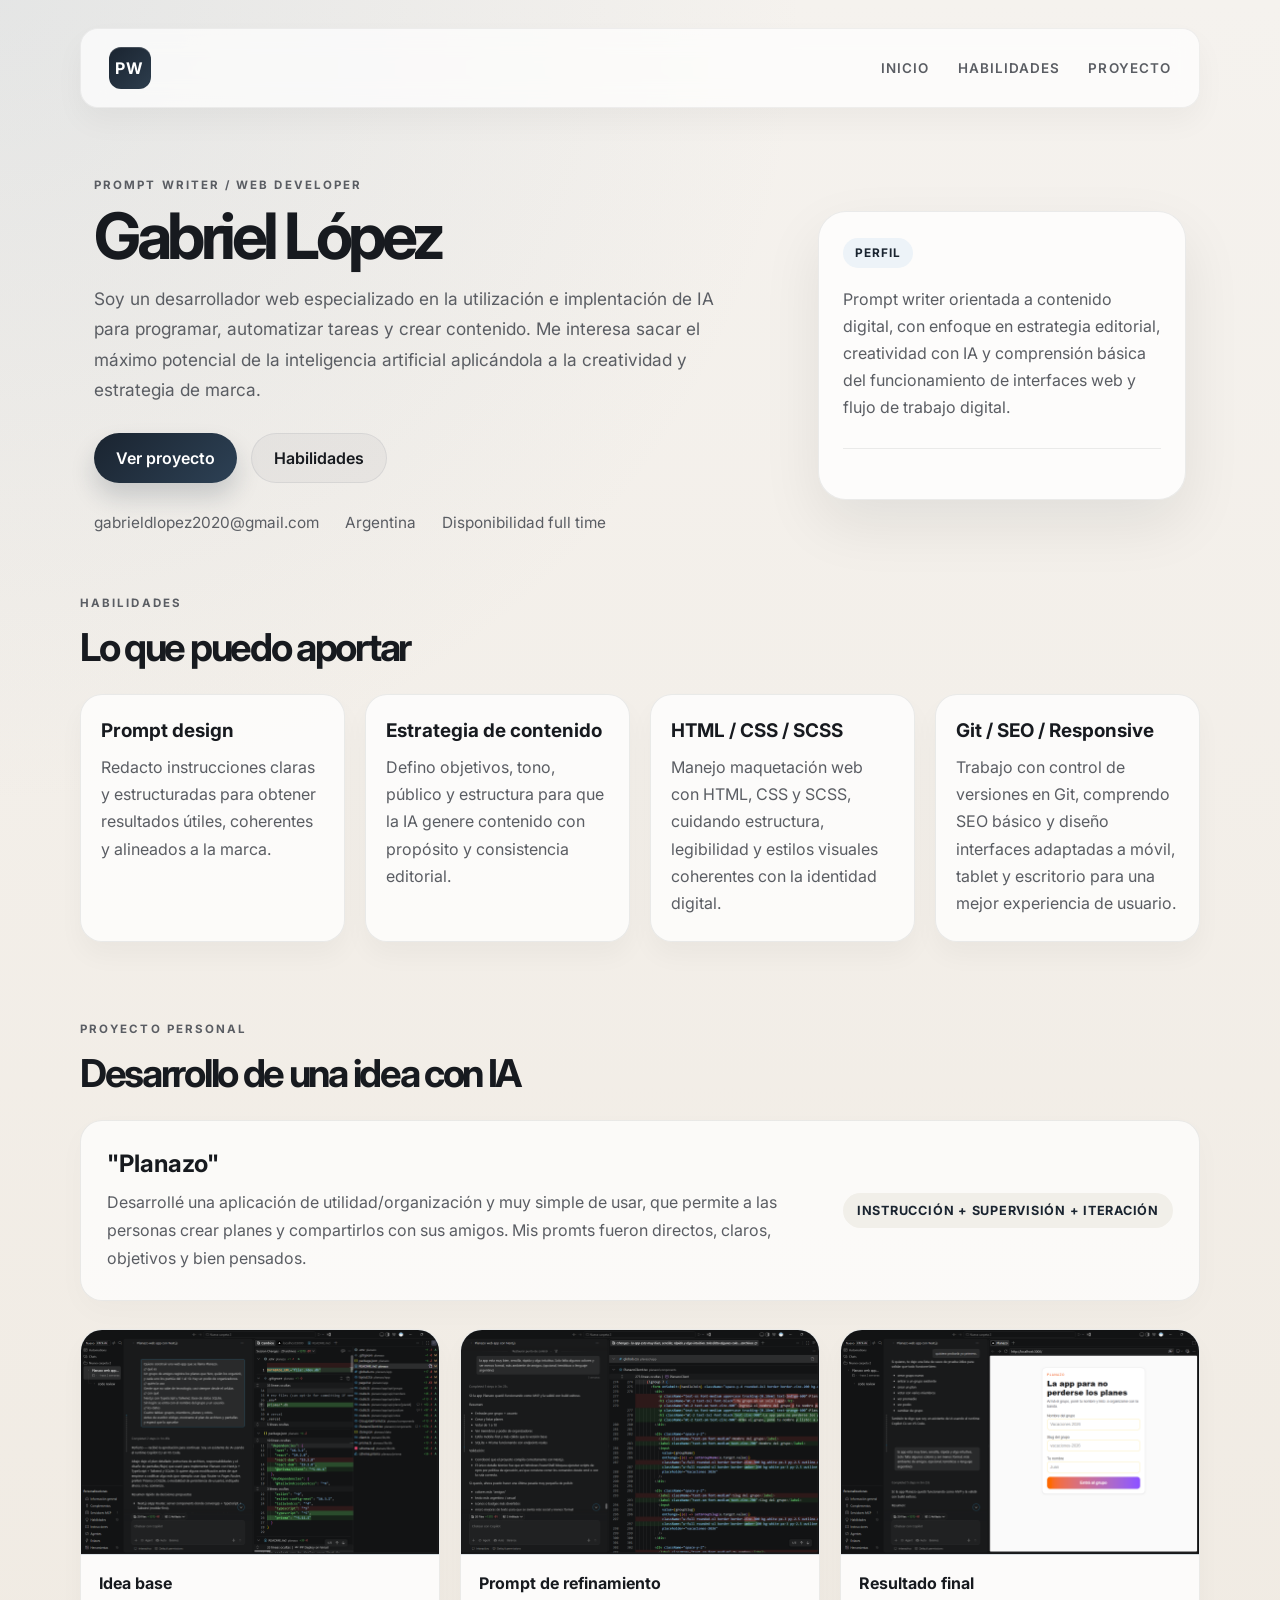
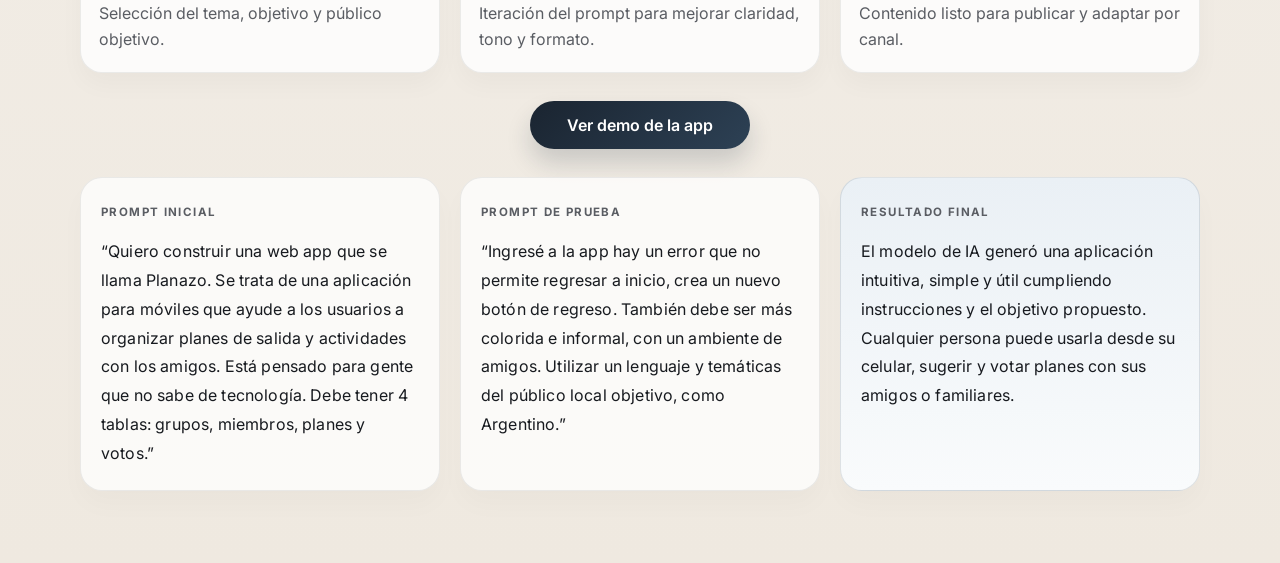
==== index.html @ 5db74fe1 "Add files via upload" ====
<!DOCTYPE html>
<html lang="es">
  <head>
    <meta charset="UTF-8" />
    <meta name="viewport" content="width=device-width, initial-scale=1.0" />
    <title>Prompt Writer | Portafolio</title>
    <meta
      name="description"
      content="Portafolio de un prompt writer especializado en IA para contenidos y generación de ideas."
    />
    <link rel="preconnect" href="https://fonts.googleapis.com" />
    <link rel="preconnect" href="https://fonts.gstatic.com" crossorigin />
    <link
      href="https://fonts.googleapis.com/css2?family=Inter:wght@400;500;600;700;800&display=swap"
      rel="stylesheet"
    />
    <link rel="stylesheet" href="styles.css" />
  </head>
  <body>
    <div class="page-shell">
      <header class="topbar">
        <div class="brand">PW</div>
        <nav class="nav" aria-label="Navegación principal">
          <a href="#inicio">Inicio</a>
          <a href="#habilidades">Habilidades</a>
          <a href="#proyecto">Proyecto</a>
        </nav>
      </header>

      <main>
        <section id="inicio" class="hero">
          <div class="hero-copy">
            <p class="eyebrow">Prompt Writer / Web Developer</p>
            <h1>Gabriel López</h1>
            <p class="intro">
              Soy un desarrollador web especializado en la utilización e implentación de IA para programar, automatizar tareas y crear contenido.
            Me interesa sacar el máximo potencial de la
              inteligencia artificial aplicándola a la creatividad y
              estrategia de marca.
            </p>
            <div class="hero-actions">
              <a class="button primary" href="#proyecto">Ver proyecto</a>
              <a class="button secondary" href="#habilidades">Habilidades</a>
            </div>
            <ul class="meta-list" aria-label="Datos de contacto">
              <li>gabrieldlopez2020@gmail.com</li>
              <li>Argentina</li>
              <li>Disponibilidad full time</li>
            </ul>
          </div>

          <aside class="profile-card" aria-label="Perfil profesional">
            <div class="profile-badge">Perfil</div>
            <p>
              Prompt writer orientada a contenido digital, con enfoque en
              estrategia editorial, creatividad con IA y comprensión básica del
              funcionamiento de interfaces web y flujo de trabajo digital.
            </p>
            <div class="mini-stats">
              
            </div>
          </aside>
        </section>

        <section id="habilidades" class="skills section-block">
          <div class="section-heading">
            <p class="eyebrow">Habilidades</p>
            <h2>Lo que puedo aportar</h2>
          </div>
          <div class="skill-grid">
            <article class="skill-card">
              <h3>Prompt design</h3>
              <p>
                Redacto instrucciones claras y estructuradas para obtener
                resultados útiles, coherentes y alineados a la marca.
              </p>
            </article>

            <article class="skill-card">
              <h3>Estrategia de contenido</h3>
              <p>
                Defino objetivos, tono, público y estructura para que la IA
                genere contenido con propósito y consistencia editorial.
              </p>
            </article>

            <article class="skill-card">
              <h3>HTML / CSS / SCSS</h3>
              <p>
                Manejo maquetación web con HTML, CSS y SCSS, cuidando estructura,
                legibilidad y estilos visuales coherentes con la identidad digital.
              </p>
            </article>

            <article class="skill-card">
              <h3>Git / SEO / Responsive</h3>
              <p>
                Trabajo con control de versiones en Git, comprendo SEO básico y
                diseño interfaces adaptadas a móvil, tablet y escritorio para una
                mejor experiencia de usuario.
              </p>
            </article>
          </div>
        </section>

        <section id="proyecto" class="project section-block">
          <div class="section-heading">
            <p class="eyebrow">Proyecto personal</p>
            <h2>Desarrollo de una idea con IA</h2>
          </div>

          <div class="project-feature">
            <div class="project-copy">
              <h3>"Planazo"</h3>
              <p>
                Desarrollé una aplicación de utilidad/organización y muy simple de usar, que permite a las personas crear planes y compartirlos con sus amigos. Mis promts fueron directos, claros, objetivos y bien pensados.
              </p>
            </div>
            <div class="project-tag">instrucción + supervisión + iteración</div>
          </div>

          <div class="image-gallery" aria-label="Evidencia del proceso de IA">
            <article class="media-card">
              <div class="media-placeholder"><img src="planazo_uno.png" alt="Idea base del prompt" /></div>
              <div class="media-copy">
                <strong>Idea base</strong>
                <span>Selección del tema, objetivo y público objetivo.</span>
              </div>
            </article>

            <article class="media-card">
              <div class="media-placeholder"><img src="planazo_tres.png" alt="Refinamiento del prompt" /></div>
              <div class="media-copy">
                <strong>Prompt de refinamiento</strong>
                <span>Iteración del prompt para mejorar claridad, tono y formato.</span>
              </div>
            </article>

            <article class="media-card">
              <div class="media-placeholder"><img src="planazo_cuatro.png" alt="Resultado final del prompt" /></div>
              <div class="media-copy">
                <strong>Resultado final</strong>
                <span>Contenido listo para publicar y adaptar por canal.</span>
              </div>
            </article>
          </div>

          <div class="app-link-block">
            <a
              class="button primary app-button"
              href="planazo-demo.html"
              target="_blank"
              rel="noreferrer"
            >
              Ver demo de la app
            </a>
          </div>

          <div class="prompt-flow">
            <article class="prompt-card">
              <span class="label">Prompt inicial</span>
              <p>
                “Quiero construir una web app que se llama Planazo. Se trata de una aplicación para móviles que ayude a los usuarios a organizar planes de salida y actividades con los amigos. Está pensado para gente que no sabe de tecnología. Debe tener 4 tablas: grupos, miembros, planes y votos.”
              </p>
            </article>

            <article class="prompt-card">
              <span class="label">Prompt de prueba</span>
              <p>
                “Ingresé a la app hay un error que no permite regresar a inicio, crea un nuevo botón de regreso. También debe ser más colorida e informal, con un ambiente de amigos. Utilizar un lenguaje y temáticas del público local objetivo, como Argentino.”
              </p>
            </article>

            <article class="prompt-card result">
              <span class="label">Resultado final</span>
              <p>
                El modelo de IA generó una aplicación intuitiva, simple y útil cumpliendo instrucciones y el objetivo propuesto. Cualquier persona puede usarla desde su celular, sugerir y votar planes con sus amigos o familiares.
              </p>
            </article>
          </div>
        </section>
      </main>
    </div>
  </body>
</html>
---- styles.css ----
:root {
  --bg: #f5f2ee;
  --bg-strong: #efe9e0;
  --surface: rgba(255, 255, 255, 0.8);
  --surface-alt: #f1efe9;
  --text: #171a1f;
  --muted: #5a5d63;
  --line: rgba(24, 28, 32, 0.08);
  --primary: #1a2430;
  --primary-soft: #edf3f8;
  --accent: #8aa3b1;
  --shadow: 0 24px 60px rgba(19, 24, 31, 0.08);
}

* {
  box-sizing: border-box;
}

html {
  scroll-behavior: smooth;
}

body {
  margin: 0;
  font-family: "Inter", sans-serif;
  background:
    radial-gradient(circle at top left, rgba(154, 173, 189, 0.18), transparent 32%),
    linear-gradient(180deg, var(--bg) 0%, var(--bg-strong) 100%);
  color: var(--text);
}

img {
  max-width: 100%;
  display: block;
}

a {
  color: inherit;
  text-decoration: none;
}

.page-shell {
  width: min(1120px, calc(100% - 32px));
  margin: 28px auto 72px;
}

.topbar {
  display: flex;
  align-items: center;
  justify-content: space-between;
  background: rgba(255, 255, 255, 0.7);
  backdrop-filter: blur(12px);
  border: 1px solid rgba(23, 26, 31, 0.06);
  border-radius: 18px;
  padding: 18px 28px;
  box-shadow: 0 14px 30px rgba(23, 26, 31, 0.04);
}

.brand {
  display: grid;
  place-items: center;
  width: 42px;
  height: 42px;
  border-radius: 12px;
  background: linear-gradient(135deg, var(--primary) 0%, #2d3d4d 100%);
  color: #fff;
  font-weight: 700;
  letter-spacing: 0.08em;
  box-shadow: inset 0 1px 0 rgba(255, 255, 255, 0.18);
}

.nav {
  display: flex;
  gap: 28px;
  color: var(--muted);
  font-size: 0.84rem;
  font-weight: 600;
  letter-spacing: 0.08em;
  text-transform: uppercase;
}

.nav a {
  position: relative;
}

.nav a::after {
  content: "";
  position: absolute;
  left: 0;
  bottom: -8px;
  width: 100%;
  height: 2px;
  background: var(--primary);
  transform: scaleX(0);
  transform-origin: center;
  transition: transform 0.25s ease;
}

.nav a:hover::after,
.nav a:focus-visible::after {
  transform: scaleX(1);
}

.hero {
  display: grid;
  grid-template-columns: 1.5fr 0.8fr;
  gap: 34px;
  align-items: center;
  padding: 70px 14px 20px;
}

.eyebrow {
  margin: 0 0 14px;
  text-transform: uppercase;
  letter-spacing: 0.18em;
  font-size: 0.72rem;
  font-weight: 700;
  color: var(--muted);
}

.hero-copy h1 {
  margin: 0;
  font-size: clamp(2.9rem, 5vw, 5.2rem);
  line-height: 0.94;
  letter-spacing: -0.07em;
}

.intro {
  max-width: 620px;
  margin-top: 18px;
  color: var(--muted);
  font-size: 1.08rem;
  line-height: 1.75;
}

.hero-actions {
  display: flex;
  flex-wrap: wrap;
  gap: 14px;
  margin-top: 28px;
}

.button {
  display: inline-flex;
  justify-content: center;
  align-items: center;
  border-radius: 999px;
  padding: 14px 22px;
  font-weight: 600;
  transition: transform 0.2s ease, box-shadow 0.2s ease;
}

.button:hover,
.button:focus-visible {
  transform: translateY(-1px);
}

.button.primary {
  background: linear-gradient(135deg, var(--primary) 0%, #2d4155 100%);
  color: white;
  box-shadow: 0 14px 25px rgba(29, 45, 61, 0.18);
}

.button.secondary {
  background: rgba(29, 45, 61, 0.04);
  border: 1px solid rgba(29, 45, 61, 0.08);
}

.meta-list {
  display: flex;
  flex-wrap: wrap;
  gap: 14px 26px;
  list-style: none;
  padding: 0;
  margin: 30px 0 0;
  color: var(--muted);
  font-size: 0.96rem;
}

.profile-card {
  background: rgba(255, 255, 255, 0.78);
  border: 1px solid var(--line);
  border-radius: 28px;
  padding: 26px 24px;
  box-shadow: var(--shadow);
}

.profile-badge {
  display: inline-block;
  padding: 8px 12px;
  border-radius: 999px;
  background: var(--primary-soft);
  color: var(--primary);
  font-size: 0.74rem;
  font-weight: 700;
  letter-spacing: 0.08em;
  text-transform: uppercase;
}

.profile-card p {
  margin: 18px 0 0;
  line-height: 1.7;
  color: var(--muted);
}

.mini-stats {
  display: grid;
  grid-template-columns: repeat(3, minmax(0, 1fr));
  gap: 18px;
  margin-top: 26px;
  padding-top: 24px;
  border-top: 1px solid rgba(23, 26, 31, 0.08);
}

.mini-stats strong {
  display: block;
  font-size: 1.7rem;
  letter-spacing: -0.06em;
}

.mini-stats span {
  color: var(--muted);
  font-size: 0.85rem;
}

.section-block {
  padding-top: 44px;
}

.section-heading {
  margin-bottom: 24px;
}

.section-heading h2 {
  margin: 0;
  font-size: clamp(2rem, 3vw, 2.8rem);
  letter-spacing: -0.06em;
}

.skill-grid {
  display: grid;
  grid-template-columns: repeat(4, minmax(0, 1fr));
  gap: 20px;
}

.skill-card {
  background: rgba(255, 255, 255, 0.75);
  border: 1px solid var(--line);
  border-radius: 22px;
  padding: 24px 20px;
  box-shadow: 0 14px 26px rgba(23, 26, 31, 0.035);
  transition: transform 0.2s ease, box-shadow 0.2s ease;
}

.skill-card:hover {
  transform: translateY(-4px);
  box-shadow: 0 18px 28px rgba(23, 26, 31, 0.06);
}

.skill-card h3 {
  margin: 0 0 12px;
  font-size: 1.18rem;
}

.skill-card p {
  margin: 0;
  color: var(--muted);
  line-height: 1.7;
}

.project {
  margin-top: 36px;
}

.project-feature {
  display: flex;
  align-items: center;
  justify-content: space-between;
  gap: 22px;
  background: rgba(255, 255, 255, 0.7);
  border: 1px solid var(--line);
  border-radius: 22px;
  padding: 28px 26px;
  box-shadow: 0 10px 30px rgba(23, 26, 31, 0.025);
}

.project-copy h3 {
  margin: 0 0 10px;
  font-size: 1.5rem;
}

.project-copy p {
  margin: 0;
  max-width: 750px;
  color: var(--muted);
  line-height: 1.75;
}

.project-tag {
  display: inline-flex;
  align-items: center;
  white-space: nowrap;
  padding: 10px 14px;
  border-radius: 999px;
  background: var(--surface-alt);
  color: var(--primary);
  font-size: 0.79rem;
  font-weight: 700;
  letter-spacing: 0.06em;
  text-transform: uppercase;
}

.image-gallery {
  display: grid;
  grid-template-columns: repeat(3, minmax(0, 1fr));
  gap: 20px;
  margin-top: 28px;
}

.media-card {
  background: var(--surface);
  border: 1px solid var(--line);
  border-radius: 22px;
  overflow: hidden;
  box-shadow: 0 12px 24px rgba(23, 26, 31, 0.03);
}

.media-placeholder {
  display: grid;
  place-items: center;
  min-height: 220px;
  font-weight: 700;
  letter-spacing: 0.08em;
  text-transform: uppercase;
  color: rgba(23, 26, 31, 0.72);
  background: linear-gradient(135deg, #edf2f6 0%, #dfe8ee 100%);
  border-bottom: 1px solid var(--line);
}

.media-copy {
  display: flex;
  flex-direction: column;
  gap: 8px;
  padding: 18px 18px 20px;
}

.media-copy strong {
  font-size: 1rem;
}

.media-copy span {
  color: var(--muted);
  line-height: 1.6;
}

.app-link-block {
  display: flex;
  justify-content: center;
  margin-top: 28px;
}

.app-button {
  min-width: 220px;
}

.prompt-flow {
  display: grid;
  grid-template-columns: repeat(3, minmax(0, 1fr));
  gap: 20px;
  margin-top: 28px;
}

.prompt-card {
  background: rgba(255, 255, 255, 0.75);
  border: 1px solid var(--line);
  border-radius: 22px;
  padding: 22px 20px;
  min-height: 220px;
  box-shadow: 0 14px 26px rgba(23, 26, 31, 0.025);
}

.prompt-card .label {
  display: inline-block;
  margin-bottom: 18px;
  font-size: 0.72rem;
  font-weight: 700;
  letter-spacing: 0.12em;
  text-transform: uppercase;
  color: var(--muted);
}

.prompt-card p {
  margin: 0;
  color: var(--text);
  line-height: 1.8;
  letter-spacing: 0.01em;
}

.prompt-card.result {
  background: linear-gradient(180deg, #eaf0f5 0%, #f9fbfc 100%);
  border-color: rgba(29, 45, 61, 0.12);
}

@media (max-width: 920px) {
  .hero,
  .skill-grid,
  .prompt-flow,
  .image-gallery {
    grid-template-columns: 1fr 1fr;
  }

  .hero {
    grid-template-columns: 1fr;
  }

  .project-feature {
    flex-direction: column;
    align-items: flex-start;
  }
}

@media (max-width: 640px) {
  .page-shell {
    width: min(100% - 20px, 1120px);
    margin-top: 18px;
  }

  .topbar {
    padding: 14px 18px;
  }

  .nav {
    gap: 12px;
    font-size: 0.8rem;
  }

  .hero {
    padding-top: 44px;
  }

  .skill-grid,
  .prompt-flow,
  .image-gallery {
    grid-template-columns: 1fr;
  }

  .meta-list {
    flex-direction: column;
    gap: 8px;
  }
}
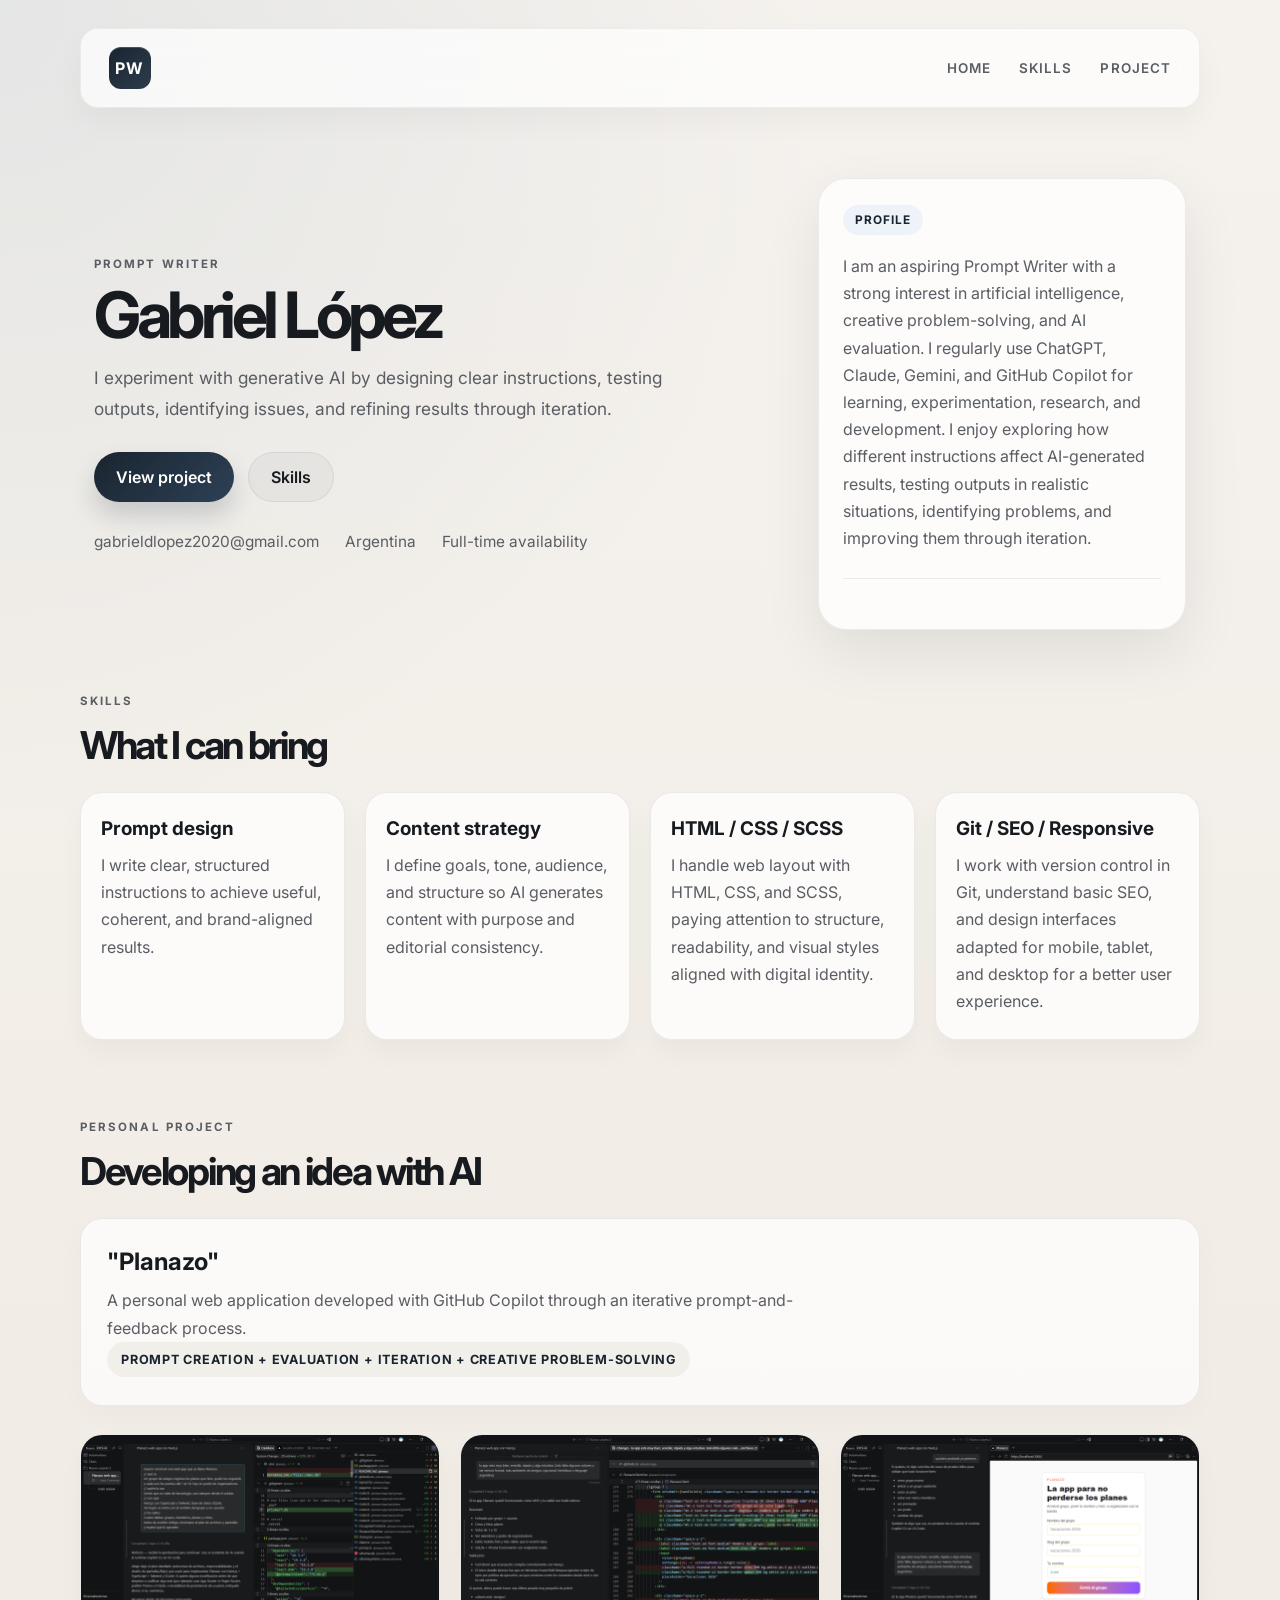
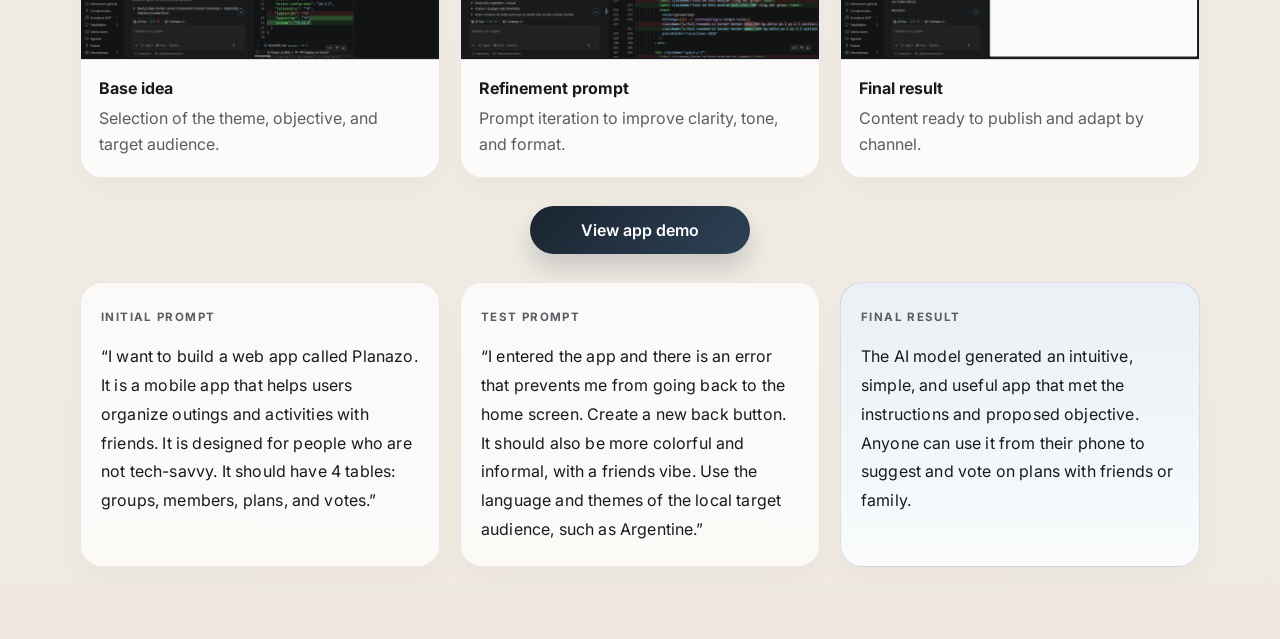
==== commit 99fff3ec: "Translate portfolio copy to English" ====
--- a/index.html
+++ b/index.html
@@ -1,12 +1,12 @@
 <!DOCTYPE html>
-<html lang="es">
+<html lang="en">
   <head>
     <meta charset="UTF-8" />
     <meta name="viewport" content="width=device-width, initial-scale=1.0" />
-    <title>Prompt Writer | Portafolio</title>
+    <title>Prompt Writer | Portfolio</title>
     <meta
       name="description"
-      content="Portafolio de un prompt writer especializado en IA para contenidos y generación de ideas."
+      content="Portfolio of a prompt writer specializing in AI for content and idea generation."
     />
     <link rel="preconnect" href="https://fonts.googleapis.com" />
     <link rel="preconnect" href="https://fonts.gstatic.com" crossorigin />
@@ -20,84 +20,81 @@
     <div class="page-shell">
       <header class="topbar">
         <div class="brand">PW</div>
-        <nav class="nav" aria-label="Navegación principal">
-          <a href="#inicio">Inicio</a>
-          <a href="#habilidades">Habilidades</a>
-          <a href="#proyecto">Proyecto</a>
+        <nav class="nav" aria-label="Main navigation">
+          <a href="#inicio">Home</a>
+          <a href="#habilidades">Skills</a>
+          <a href="#proyecto">Project</a>
         </nav>
       </header>
 
       <main>
         <section id="inicio" class="hero">
           <div class="hero-copy">
-            <p class="eyebrow">Prompt Writer / Web Developer</p>
+            <p class="eyebrow">Prompt Writer</p>
             <h1>Gabriel López</h1>
             <p class="intro">
-              Soy un desarrollador web especializado en la utilización e implentación de IA para programar, automatizar tareas y crear contenido.
-            Me interesa sacar el máximo potencial de la
-              inteligencia artificial aplicándola a la creatividad y
-              estrategia de marca.
+              I experiment with generative AI by designing clear instructions, testing outputs, identifying issues, and refining results through iteration.
             </p>
             <div class="hero-actions">
-              <a class="button primary" href="#proyecto">Ver proyecto</a>
-              <a class="button secondary" href="#habilidades">Habilidades</a>
+              <a class="button primary" href="#proyecto">View project</a>
+              <a class="button secondary" href="#habilidades">Skills</a>
             </div>
-            <ul class="meta-list" aria-label="Datos de contacto">
+            <ul class="meta-list" aria-label="Contact information">
               <li>gabrieldlopez2020@gmail.com</li>
               <li>Argentina</li>
-              <li>Disponibilidad full time</li>
+              <li>Full-time availability</li>
             </ul>
           </div>
 
-          <aside class="profile-card" aria-label="Perfil profesional">
-            <div class="profile-badge">Perfil</div>
+          <aside class="profile-card" aria-label="Professional profile">
+            <div class="profile-badge">Profile</div>
             <p>
-              Prompt writer orientada a contenido digital, con enfoque en
-              estrategia editorial, creatividad con IA y comprensión básica del
-              funcionamiento de interfaces web y flujo de trabajo digital.
+              I am an aspiring Prompt Writer with a strong interest in artificial intelligence, creative problem-solving, and AI evaluation.
+
+I regularly use ChatGPT, Claude, Gemini, and GitHub Copilot for learning, experimentation, research, and development.
+
+I enjoy exploring how different instructions affect AI-generated results, testing outputs in realistic situations, identifying problems, and improving them through iteration.
             </p>
-            <div class="mini-stats">
-              
-            </div>
+            <div class="mini-stats"></div>
           </aside>
         </section>
 
         <section id="habilidades" class="skills section-block">
           <div class="section-heading">
-            <p class="eyebrow">Habilidades</p>
-            <h2>Lo que puedo aportar</h2>
+            <p class="eyebrow">Skills</p>
+            <h2>What I can bring</h2>
           </div>
           <div class="skill-grid">
             <article class="skill-card">
               <h3>Prompt design</h3>
               <p>
-                Redacto instrucciones claras y estructuradas para obtener
-                resultados útiles, coherentes y alineados a la marca.
+                I write clear, structured instructions to achieve useful, coherent,
+                and brand-aligned results.
               </p>
             </article>
 
             <article class="skill-card">
-              <h3>Estrategia de contenido</h3>
+              <h3>Content strategy</h3>
               <p>
-                Defino objetivos, tono, público y estructura para que la IA
-                genere contenido con propósito y consistencia editorial.
+                I define goals, tone, audience, and structure so AI generates content
+                with purpose and editorial consistency.
               </p>
             </article>
 
             <article class="skill-card">
               <h3>HTML / CSS / SCSS</h3>
               <p>
-                Manejo maquetación web con HTML, CSS y SCSS, cuidando estructura,
-                legibilidad y estilos visuales coherentes con la identidad digital.
+                I handle web layout with HTML, CSS, and SCSS, paying attention to
+                structure, readability, and visual styles aligned with digital identity.
               </p>
             </article>
 
             <article class="skill-card">
               <h3>Git / SEO / Responsive</h3>
               <p>
-                Trabajo con control de versiones en Git, comprendo SEO básico y
-                diseño interfaces adaptadas a móvil, tablet y escritorio para una
-                mejor experiencia de usuario.
+                I work with version control in Git, understand basic SEO, and design
+                interfaces adapted for mobile, tablet, and desktop for a better user
+                experience.
               </p>
             </article>
           </div>
@@ -105,42 +102,42 @@
 
         <section id="proyecto" class="project section-block">
           <div class="section-heading">
-            <p class="eyebrow">Proyecto personal</p>
-            <h2>Desarrollo de una idea con IA</h2>
+            <p class="eyebrow">Personal project</p>
+            <h2>Developing an idea with AI</h2>
           </div>
 
           <div class="project-feature">
             <div class="project-copy">
               <h3>"Planazo"</h3>
               <p>
-                Desarrollé una aplicación de utilidad/organización y muy simple de usar, que permite a las personas crear planes y compartirlos con sus amigos. Mis promts fueron directos, claros, objetivos y bien pensados.
+                A personal web application developed with GitHub Copilot through an iterative prompt-and-feedback process.
               </p>
+              <div class="project-tag">prompt creation + evaluation + iteration + creative problem-solving</div>
             </div>
-            <div class="project-tag">instrucción + supervisión + iteración</div>
           </div>
 
-          <div class="image-gallery" aria-label="Evidencia del proceso de IA">
+          <div class="image-gallery" aria-label="Evidence of the AI process">
             <article class="media-card">
-              <div class="media-placeholder"><img src="planazo_uno.png" alt="Idea base del prompt" /></div>
+              <div class="media-placeholder"><img src="planazo_uno.png" alt="Base prompt idea" /></div>
               <div class="media-copy">
-                <strong>Idea base</strong>
-                <span>Selección del tema, objetivo y público objetivo.</span>
+                <strong>Base idea</strong>
+                <span>Selection of the theme, objective, and target audience.</span>
               </div>
             </article>
 
             <article class="media-card">
-              <div class="media-placeholder"><img src="planazo_tres.png" alt="Refinamiento del prompt" /></div>
+              <div class="media-placeholder"><img src="planazo_tres.png" alt="Prompt refinement" /></div>
               <div class="media-copy">
-                <strong>Prompt de refinamiento</strong>
-                <span>Iteración del prompt para mejorar claridad, tono y formato.</span>
+                <strong>Refinement prompt</strong>
+                <span>Prompt iteration to improve clarity, tone, and format.</span>
               </div>
             </article>
 
             <article class="media-card">
-              <div class="media-placeholder"><img src="planazo_cuatro.png" alt="Resultado final del prompt" /></div>
+              <div class="media-placeholder"><img src="planazo_cuatro.png" alt="Final prompt result" /></div>
               <div class="media-copy">
-                <strong>Resultado final</strong>
-                <span>Contenido listo para publicar y adaptar por canal.</span>
+                <strong>Final result</strong>
+                <span>Content ready to publish and adapt by channel.</span>
               </div>
             </article>
           </div>
@@ -152,29 +149,29 @@
               target="_blank"
               rel="noreferrer"
             >
-              Ver demo de la app
+              View app demo
             </a>
           </div>
 
           <div class="prompt-flow">
             <article class="prompt-card">
-              <span class="label">Prompt inicial</span>
+              <span class="label">Initial prompt</span>
               <p>
-                “Quiero construir una web app que se llama Planazo. Se trata de una aplicación para móviles que ayude a los usuarios a organizar planes de salida y actividades con los amigos. Está pensado para gente que no sabe de tecnología. Debe tener 4 tablas: grupos, miembros, planes y votos.”
+                “I want to build a web app called Planazo. It is a mobile app that helps users organize outings and activities with friends. It is designed for people who are not tech-savvy. It should have 4 tables: groups, members, plans, and votes.”
               </p>
             </article>
 
             <article class="prompt-card">
-              <span class="label">Prompt de prueba</span>
+              <span class="label">Test prompt</span>
               <p>
-                “Ingresé a la app hay un error que no permite regresar a inicio, crea un nuevo botón de regreso. También debe ser más colorida e informal, con un ambiente de amigos. Utilizar un lenguaje y temáticas del público local objetivo, como Argentino.”
+                “I entered the app and there is an error that prevents me from going back to the home screen. Create a new back button. It should also be more colorful and informal, with a friends vibe. Use the language and themes of the local target audience, such as Argentine.”
               </p>
             </article>
 
             <article class="prompt-card result">
-              <span class="label">Resultado final</span>
+              <span class="label">Final result</span>
               <p>
-                El modelo de IA generó una aplicación intuitiva, simple y útil cumpliendo instrucciones y el objetivo propuesto. Cualquier persona puede usarla desde su celular, sugerir y votar planes con sus amigos o familiares.
+                The AI model generated an intuitive, simple, and useful app that met the instructions and proposed objective. Anyone can use it from their phone to suggest and vote on plans with friends or family.
               </p>
             </article>
           </div>
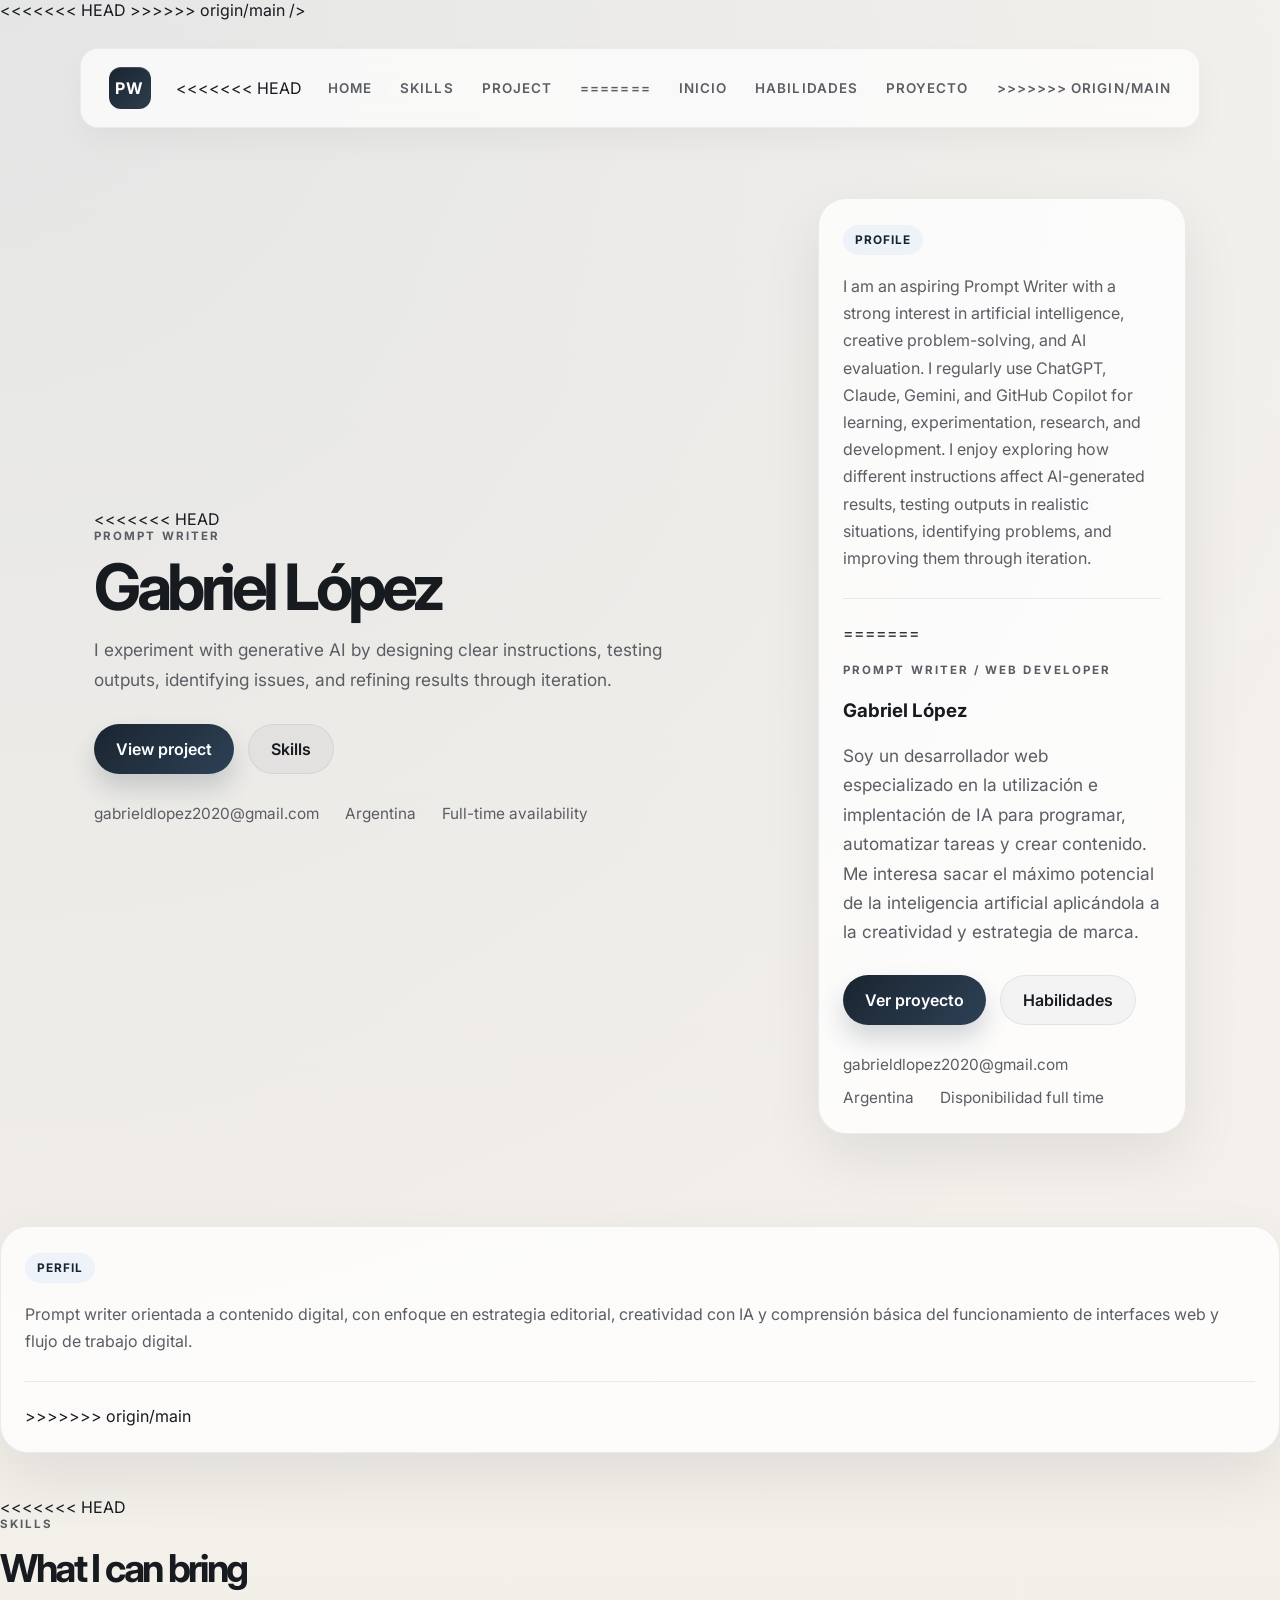
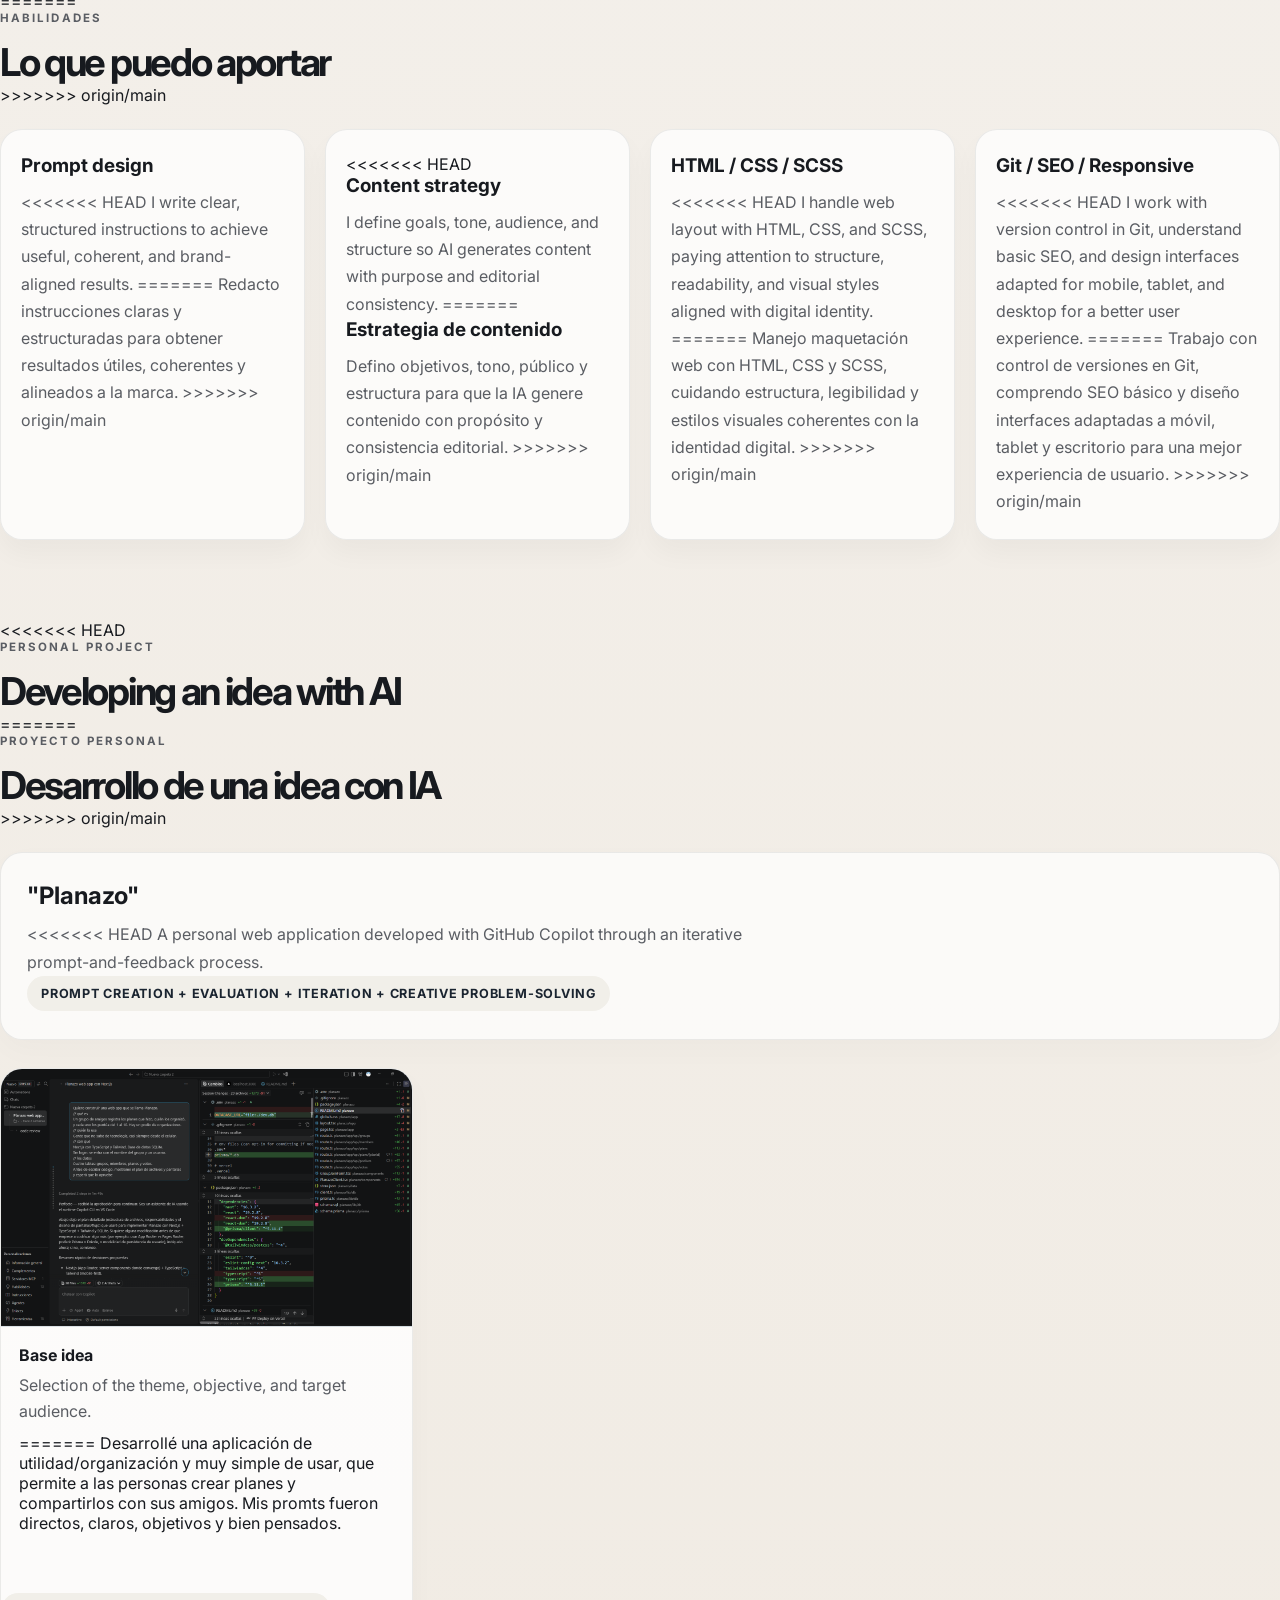
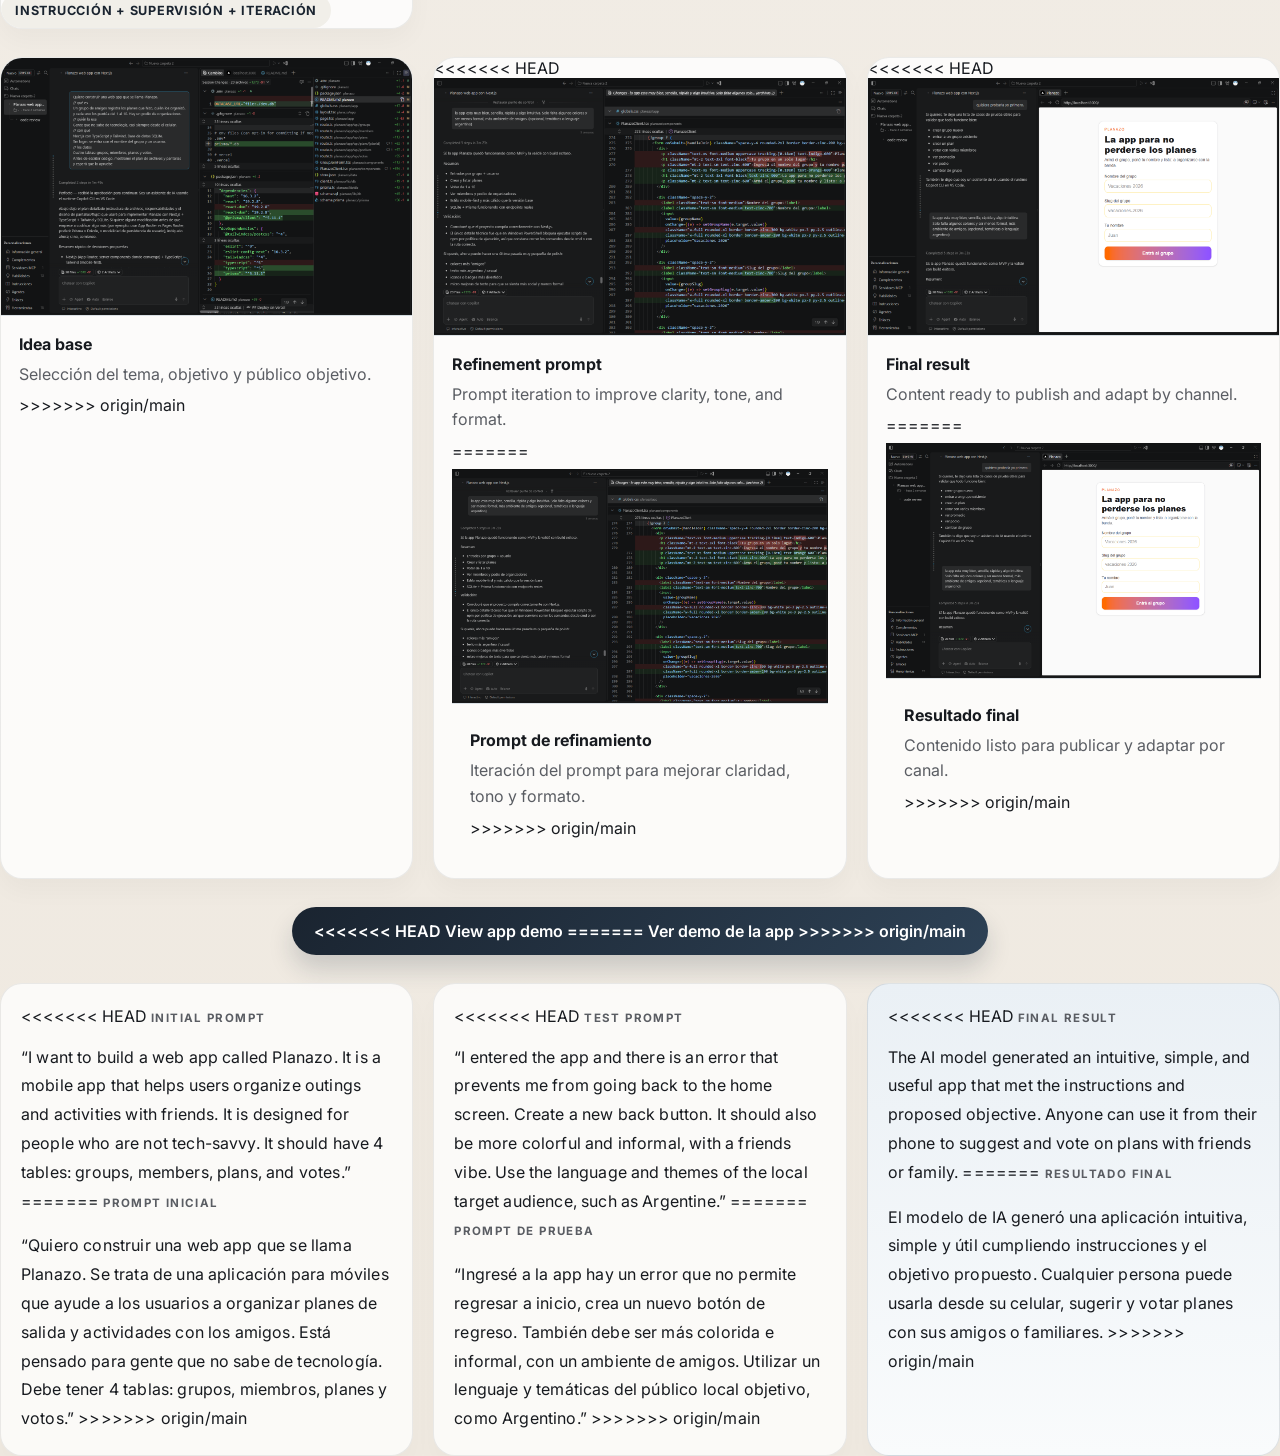
==== commit 0e3097f1: "Resolve merge and finalize English copy" ====
--- a/index.html
+++ b/index.html
@@ -1,4 +1,5 @@
 <!DOCTYPE html>
+<<<<<<< HEAD
 <html lang="en">
   <head>
     <meta charset="UTF-8" />
@@ -7,6 +8,16 @@
     <meta
       name="description"
       content="Portfolio of a prompt writer specializing in AI for content and idea generation."
+=======
+<html lang="es">
+  <head>
+    <meta charset="UTF-8" />
+    <meta name="viewport" content="width=device-width, initial-scale=1.0" />
+    <title>Prompt Writer | Portafolio</title>
+    <meta
+      name="description"
+      content="Portafolio de un prompt writer especializado en IA para contenidos y generación de ideas."
+>>>>>>> origin/main
     />
     <link rel="preconnect" href="https://fonts.googleapis.com" />
     <link rel="preconnect" href="https://fonts.gstatic.com" crossorigin />
@@ -20,16 +31,24 @@
     <div class="page-shell">
       <header class="topbar">
         <div class="brand">PW</div>
+<<<<<<< HEAD
         <nav class="nav" aria-label="Main navigation">
           <a href="#inicio">Home</a>
           <a href="#habilidades">Skills</a>
           <a href="#proyecto">Project</a>
+=======
+        <nav class="nav" aria-label="Navegación principal">
+          <a href="#inicio">Inicio</a>
+          <a href="#habilidades">Habilidades</a>
+          <a href="#proyecto">Proyecto</a>
+>>>>>>> origin/main
         </nav>
       </header>
 
       <main>
         <section id="inicio" class="hero">
           <div class="hero-copy">
+<<<<<<< HEAD
             <p class="eyebrow">Prompt Writer</p>
             <h1>Gabriel López</h1>
             <p class="intro">
@@ -56,45 +75,104 @@
 I enjoy exploring how different instructions affect AI-generated results, testing outputs in realistic situations, identifying problems, and improving them through iteration.
             </p>
             <div class="mini-stats"></div>
+=======
+            <p class="eyebrow">Prompt Writer / Web Developer</p>
+            <h1>Gabriel López</h1>
+            <p class="intro">
+              Soy un desarrollador web especializado en la utilización e implentación de IA para programar, automatizar tareas y crear contenido.
+            Me interesa sacar el máximo potencial de la
+              inteligencia artificial aplicándola a la creatividad y
+              estrategia de marca.
+            </p>
+            <div class="hero-actions">
+              <a class="button primary" href="#proyecto">Ver proyecto</a>
+              <a class="button secondary" href="#habilidades">Habilidades</a>
+            </div>
+            <ul class="meta-list" aria-label="Datos de contacto">
+              <li>gabrieldlopez2020@gmail.com</li>
+              <li>Argentina</li>
+              <li>Disponibilidad full time</li>
+            </ul>
+          </div>
+
+          <aside class="profile-card" aria-label="Perfil profesional">
+            <div class="profile-badge">Perfil</div>
+            <p>
+              Prompt writer orientada a contenido digital, con enfoque en
+              estrategia editorial, creatividad con IA y comprensión básica del
+              funcionamiento de interfaces web y flujo de trabajo digital.
+            </p>
+            <div class="mini-stats">
+              
+            </div>
+>>>>>>> origin/main
           </aside>
         </section>
 
         <section id="habilidades" class="skills section-block">
           <div class="section-heading">
+<<<<<<< HEAD
             <p class="eyebrow">Skills</p>
             <h2>What I can bring</h2>
+=======
+            <p class="eyebrow">Habilidades</p>
+            <h2>Lo que puedo aportar</h2>
+>>>>>>> origin/main
           </div>
           <div class="skill-grid">
             <article class="skill-card">
               <h3>Prompt design</h3>
               <p>
+<<<<<<< HEAD
                 I write clear, structured instructions to achieve useful, coherent,
                 and brand-aligned results.
+=======
+                Redacto instrucciones claras y estructuradas para obtener
+                resultados útiles, coherentes y alineados a la marca.
+>>>>>>> origin/main
               </p>
             </article>
 
             <article class="skill-card">
+<<<<<<< HEAD
               <h3>Content strategy</h3>
               <p>
                 I define goals, tone, audience, and structure so AI generates content
                 with purpose and editorial consistency.
+=======
+              <h3>Estrategia de contenido</h3>
+              <p>
+                Defino objetivos, tono, público y estructura para que la IA
+                genere contenido con propósito y consistencia editorial.
+>>>>>>> origin/main
               </p>
             </article>
 
             <article class="skill-card">
               <h3>HTML / CSS / SCSS</h3>
               <p>
+<<<<<<< HEAD
                 I handle web layout with HTML, CSS, and SCSS, paying attention to
                 structure, readability, and visual styles aligned with digital identity.
+=======
+                Manejo maquetación web con HTML, CSS y SCSS, cuidando estructura,
+                legibilidad y estilos visuales coherentes con la identidad digital.
+>>>>>>> origin/main
               </p>
             </article>
 
             <article class="skill-card">
               <h3>Git / SEO / Responsive</h3>
               <p>
+<<<<<<< HEAD
                 I work with version control in Git, understand basic SEO, and design
                 interfaces adapted for mobile, tablet, and desktop for a better user
                 experience.
+=======
+                Trabajo con control de versiones en Git, comprendo SEO básico y
+                diseño interfaces adaptadas a móvil, tablet y escritorio para una
+                mejor experiencia de usuario.
+>>>>>>> origin/main
               </p>
             </article>
           </div>
@@ -102,14 +180,20 @@
 
         <section id="proyecto" class="project section-block">
           <div class="section-heading">
+<<<<<<< HEAD
             <p class="eyebrow">Personal project</p>
             <h2>Developing an idea with AI</h2>
+=======
+            <p class="eyebrow">Proyecto personal</p>
+            <h2>Desarrollo de una idea con IA</h2>
+>>>>>>> origin/main
           </div>
 
           <div class="project-feature">
             <div class="project-copy">
               <h3>"Planazo"</h3>
               <p>
+<<<<<<< HEAD
                 A personal web application developed with GitHub Copilot through an iterative prompt-and-feedback process.
               </p>
               <div class="project-tag">prompt creation + evaluation + iteration + creative problem-solving</div>
@@ -122,22 +206,50 @@
               <div class="media-copy">
                 <strong>Base idea</strong>
                 <span>Selection of the theme, objective, and target audience.</span>
+=======
+                Desarrollé una aplicación de utilidad/organización y muy simple de usar, que permite a las personas crear planes y compartirlos con sus amigos. Mis promts fueron directos, claros, objetivos y bien pensados.
+              </p>
+            </div>
+            <div class="project-tag">instrucción + supervisión + iteración</div>
+          </div>
+
+          <div class="image-gallery" aria-label="Evidencia del proceso de IA">
+            <article class="media-card">
+              <div class="media-placeholder"><img src="planazo_uno.png" alt="Idea base del prompt" /></div>
+              <div class="media-copy">
+                <strong>Idea base</strong>
+                <span>Selección del tema, objetivo y público objetivo.</span>
+>>>>>>> origin/main
               </div>
             </article>
 
             <article class="media-card">
+<<<<<<< HEAD
               <div class="media-placeholder"><img src="planazo_tres.png" alt="Prompt refinement" /></div>
               <div class="media-copy">
                 <strong>Refinement prompt</strong>
                 <span>Prompt iteration to improve clarity, tone, and format.</span>
+=======
+              <div class="media-placeholder"><img src="planazo_tres.png" alt="Refinamiento del prompt" /></div>
+              <div class="media-copy">
+                <strong>Prompt de refinamiento</strong>
+                <span>Iteración del prompt para mejorar claridad, tono y formato.</span>
+>>>>>>> origin/main
               </div>
             </article>
 
             <article class="media-card">
+<<<<<<< HEAD
               <div class="media-placeholder"><img src="planazo_cuatro.png" alt="Final prompt result" /></div>
               <div class="media-copy">
                 <strong>Final result</strong>
                 <span>Content ready to publish and adapt by channel.</span>
+=======
+              <div class="media-placeholder"><img src="planazo_cuatro.png" alt="Resultado final del prompt" /></div>
+              <div class="media-copy">
+                <strong>Resultado final</strong>
+                <span>Contenido listo para publicar y adaptar por canal.</span>
+>>>>>>> origin/main
               </div>
             </article>
           </div>
@@ -149,29 +261,51 @@
               target="_blank"
               rel="noreferrer"
             >
+<<<<<<< HEAD
               View app demo
+=======
+              Ver demo de la app
+>>>>>>> origin/main
             </a>
           </div>
 
           <div class="prompt-flow">
             <article class="prompt-card">
+<<<<<<< HEAD
               <span class="label">Initial prompt</span>
               <p>
                 “I want to build a web app called Planazo. It is a mobile app that helps users organize outings and activities with friends. It is designed for people who are not tech-savvy. It should have 4 tables: groups, members, plans, and votes.”
+=======
+              <span class="label">Prompt inicial</span>
+              <p>
+                “Quiero construir una web app que se llama Planazo. Se trata de una aplicación para móviles que ayude a los usuarios a organizar planes de salida y actividades con los amigos. Está pensado para gente que no sabe de tecnología. Debe tener 4 tablas: grupos, miembros, planes y votos.”
+>>>>>>> origin/main
               </p>
             </article>
 
             <article class="prompt-card">
+<<<<<<< HEAD
               <span class="label">Test prompt</span>
               <p>
                 “I entered the app and there is an error that prevents me from going back to the home screen. Create a new back button. It should also be more colorful and informal, with a friends vibe. Use the language and themes of the local target audience, such as Argentine.”
+=======
+              <span class="label">Prompt de prueba</span>
+              <p>
+                “Ingresé a la app hay un error que no permite regresar a inicio, crea un nuevo botón de regreso. También debe ser más colorida e informal, con un ambiente de amigos. Utilizar un lenguaje y temáticas del público local objetivo, como Argentino.”
+>>>>>>> origin/main
               </p>
             </article>
 
             <article class="prompt-card result">
+<<<<<<< HEAD
               <span class="label">Final result</span>
               <p>
                 The AI model generated an intuitive, simple, and useful app that met the instructions and proposed objective. Anyone can use it from their phone to suggest and vote on plans with friends or family.
+=======
+              <span class="label">Resultado final</span>
+              <p>
+                El modelo de IA generó una aplicación intuitiva, simple y útil cumpliendo instrucciones y el objetivo propuesto. Cualquier persona puede usarla desde su celular, sugerir y votar planes con sus amigos o familiares.
+>>>>>>> origin/main
               </p>
             </article>
           </div>
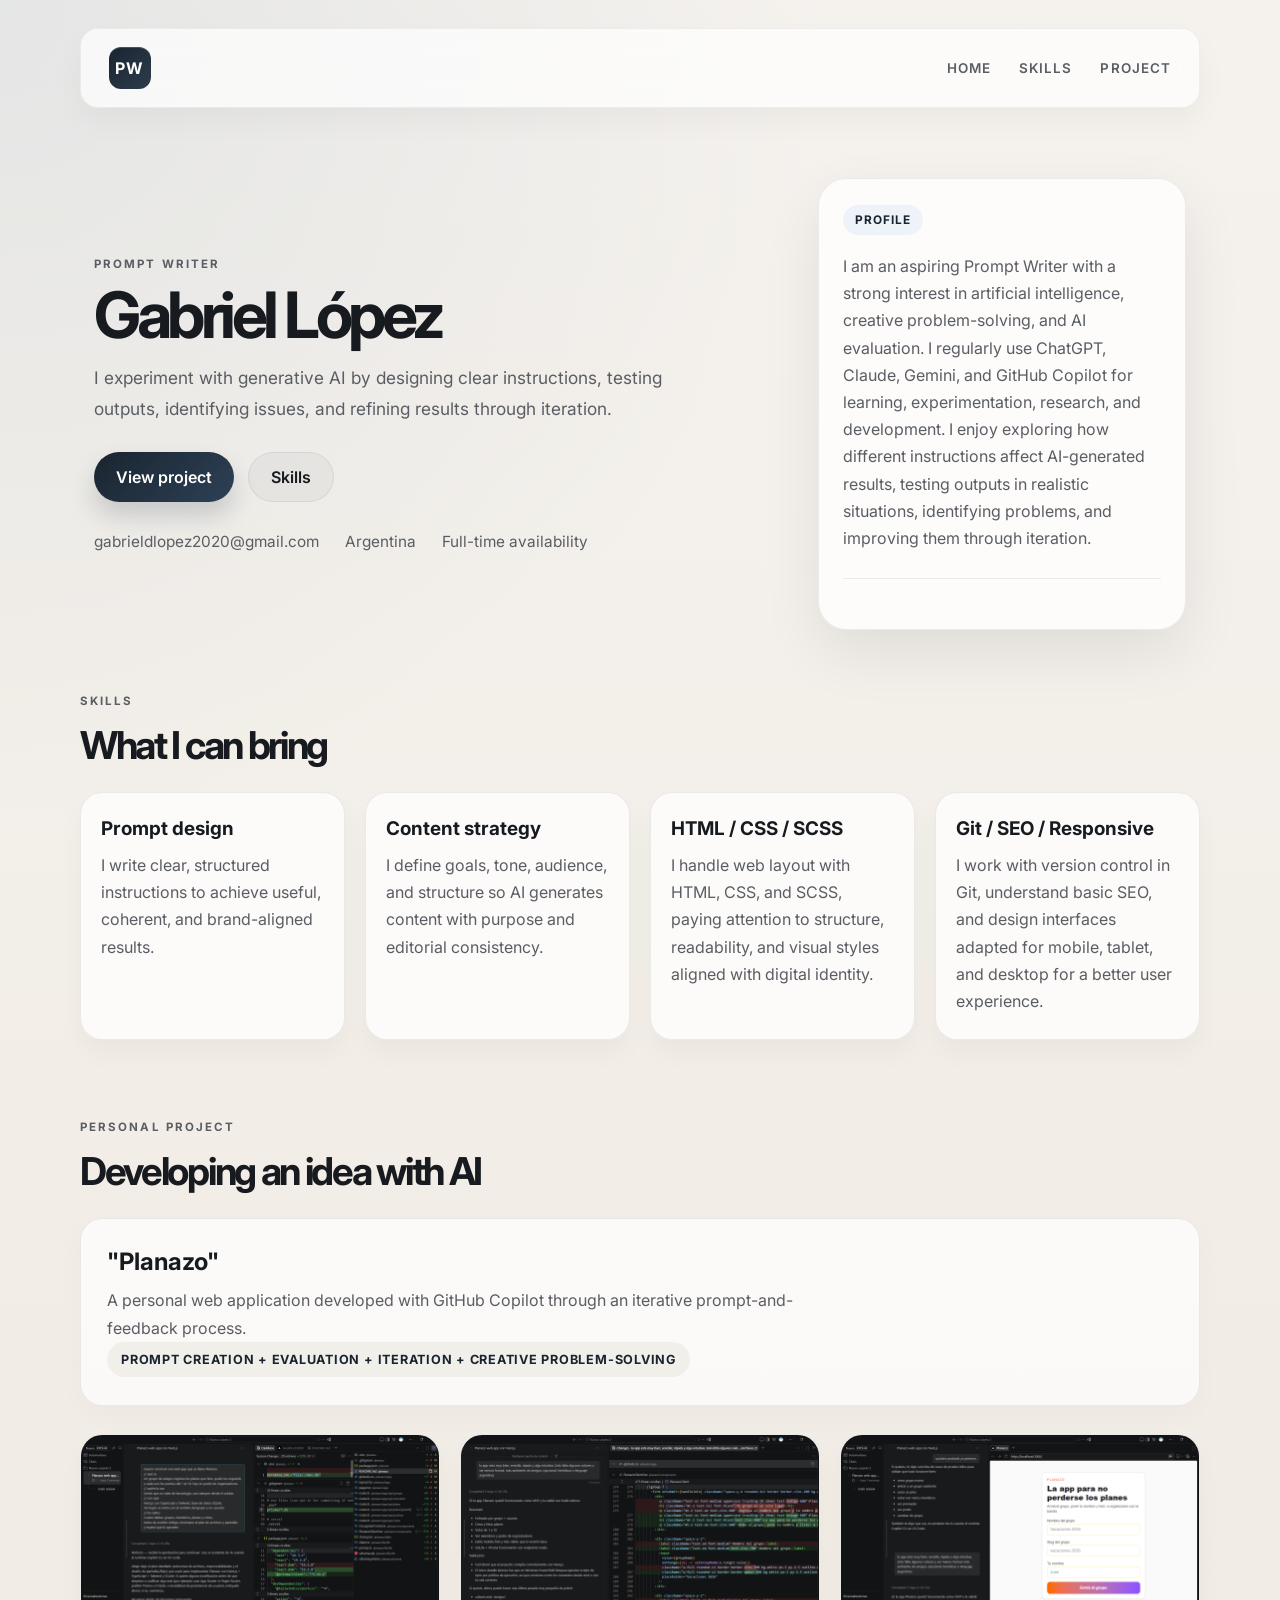
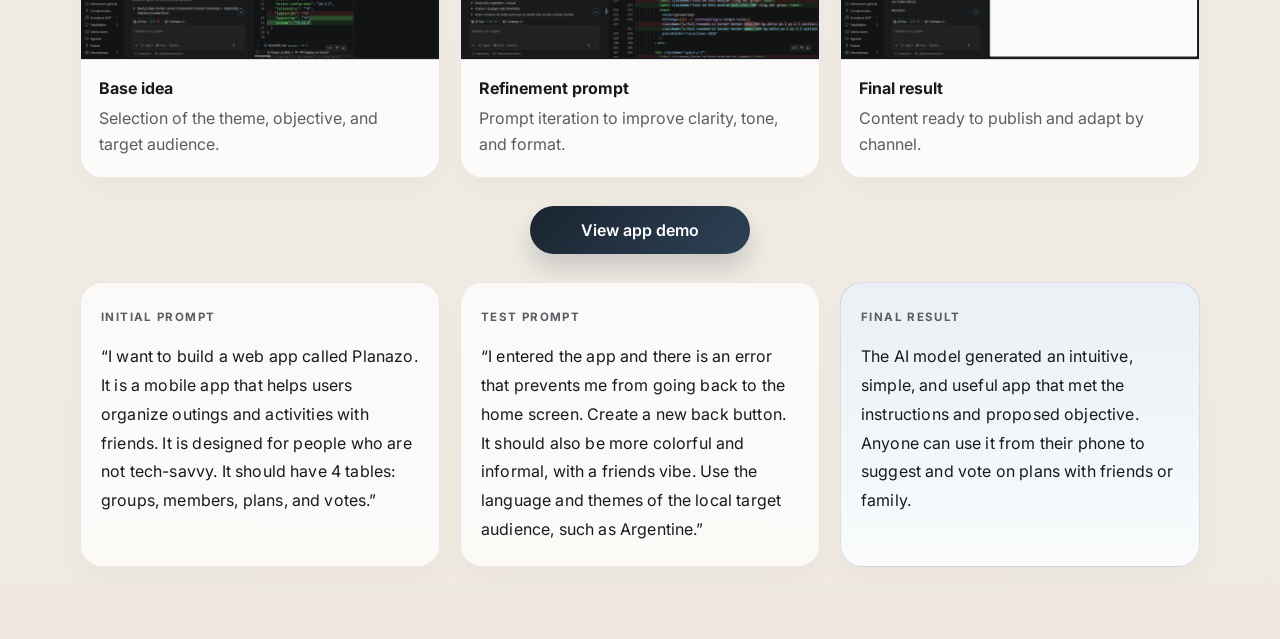
==== commit 5e84fa68: "Remove duplicate Spanish content and keep English only" ====
--- a/index.html
+++ b/index.html
@@ -1,5 +1,4 @@
 <!DOCTYPE html>
-<<<<<<< HEAD
 <html lang="en">
   <head>
     <meta charset="UTF-8" />
@@ -8,16 +7,6 @@
     <meta
       name="description"
       content="Portfolio of a prompt writer specializing in AI for content and idea generation."
-=======
-<html lang="es">
-  <head>
-    <meta charset="UTF-8" />
-    <meta name="viewport" content="width=device-width, initial-scale=1.0" />
-    <title>Prompt Writer | Portafolio</title>
-    <meta
-      name="description"
-      content="Portafolio de un prompt writer especializado en IA para contenidos y generación de ideas."
->>>>>>> origin/main
     />
     <link rel="preconnect" href="https://fonts.googleapis.com" />
     <link rel="preconnect" href="https://fonts.gstatic.com" crossorigin />
@@ -31,24 +20,16 @@
     <div class="page-shell">
       <header class="topbar">
         <div class="brand">PW</div>
-<<<<<<< HEAD
         <nav class="nav" aria-label="Main navigation">
           <a href="#inicio">Home</a>
           <a href="#habilidades">Skills</a>
           <a href="#proyecto">Project</a>
-=======
-        <nav class="nav" aria-label="Navegación principal">
-          <a href="#inicio">Inicio</a>
-          <a href="#habilidades">Habilidades</a>
-          <a href="#proyecto">Proyecto</a>
->>>>>>> origin/main
         </nav>
       </header>
 
       <main>
         <section id="inicio" class="hero">
           <div class="hero-copy">
-<<<<<<< HEAD
             <p class="eyebrow">Prompt Writer</p>
             <h1>Gabriel López</h1>
             <p class="intro">
@@ -75,104 +56,45 @@
 I enjoy exploring how different instructions affect AI-generated results, testing outputs in realistic situations, identifying problems, and improving them through iteration.
             </p>
             <div class="mini-stats"></div>
-=======
-            <p class="eyebrow">Prompt Writer / Web Developer</p>
-            <h1>Gabriel López</h1>
-            <p class="intro">
-              Soy un desarrollador web especializado en la utilización e implentación de IA para programar, automatizar tareas y crear contenido.
-            Me interesa sacar el máximo potencial de la
-              inteligencia artificial aplicándola a la creatividad y
-              estrategia de marca.
-            </p>
-            <div class="hero-actions">
-              <a class="button primary" href="#proyecto">Ver proyecto</a>
-              <a class="button secondary" href="#habilidades">Habilidades</a>
-            </div>
-            <ul class="meta-list" aria-label="Datos de contacto">
-              <li>gabrieldlopez2020@gmail.com</li>
-              <li>Argentina</li>
-              <li>Disponibilidad full time</li>
-            </ul>
-          </div>
-
-          <aside class="profile-card" aria-label="Perfil profesional">
-            <div class="profile-badge">Perfil</div>
-            <p>
-              Prompt writer orientada a contenido digital, con enfoque en
-              estrategia editorial, creatividad con IA y comprensión básica del
-              funcionamiento de interfaces web y flujo de trabajo digital.
-            </p>
-            <div class="mini-stats">
-              
-            </div>
->>>>>>> origin/main
           </aside>
         </section>
 
         <section id="habilidades" class="skills section-block">
           <div class="section-heading">
-<<<<<<< HEAD
             <p class="eyebrow">Skills</p>
             <h2>What I can bring</h2>
-=======
-            <p class="eyebrow">Habilidades</p>
-            <h2>Lo que puedo aportar</h2>
->>>>>>> origin/main
           </div>
           <div class="skill-grid">
             <article class="skill-card">
               <h3>Prompt design</h3>
               <p>
-<<<<<<< HEAD
                 I write clear, structured instructions to achieve useful, coherent,
                 and brand-aligned results.
-=======
-                Redacto instrucciones claras y estructuradas para obtener
-                resultados útiles, coherentes y alineados a la marca.
->>>>>>> origin/main
               </p>
             </article>
 
             <article class="skill-card">
-<<<<<<< HEAD
               <h3>Content strategy</h3>
               <p>
                 I define goals, tone, audience, and structure so AI generates content
                 with purpose and editorial consistency.
-=======
-              <h3>Estrategia de contenido</h3>
-              <p>
-                Defino objetivos, tono, público y estructura para que la IA
-                genere contenido con propósito y consistencia editorial.
->>>>>>> origin/main
               </p>
             </article>
 
             <article class="skill-card">
               <h3>HTML / CSS / SCSS</h3>
               <p>
-<<<<<<< HEAD
                 I handle web layout with HTML, CSS, and SCSS, paying attention to
                 structure, readability, and visual styles aligned with digital identity.
-=======
-                Manejo maquetación web con HTML, CSS y SCSS, cuidando estructura,
-                legibilidad y estilos visuales coherentes con la identidad digital.
->>>>>>> origin/main
               </p>
             </article>
 
             <article class="skill-card">
               <h3>Git / SEO / Responsive</h3>
               <p>
-<<<<<<< HEAD
                 I work with version control in Git, understand basic SEO, and design
                 interfaces adapted for mobile, tablet, and desktop for a better user
                 experience.
-=======
-                Trabajo con control de versiones en Git, comprendo SEO básico y
-                diseño interfaces adaptadas a móvil, tablet y escritorio para una
-                mejor experiencia de usuario.
->>>>>>> origin/main
               </p>
             </article>
           </div>
@@ -180,20 +102,14 @@
 
         <section id="proyecto" class="project section-block">
           <div class="section-heading">
-<<<<<<< HEAD
             <p class="eyebrow">Personal project</p>
             <h2>Developing an idea with AI</h2>
-=======
-            <p class="eyebrow">Proyecto personal</p>
-            <h2>Desarrollo de una idea con IA</h2>
->>>>>>> origin/main
           </div>
 
           <div class="project-feature">
             <div class="project-copy">
               <h3>"Planazo"</h3>
               <p>
-<<<<<<< HEAD
                 A personal web application developed with GitHub Copilot through an iterative prompt-and-feedback process.
               </p>
               <div class="project-tag">prompt creation + evaluation + iteration + creative problem-solving</div>
@@ -206,50 +122,22 @@
               <div class="media-copy">
                 <strong>Base idea</strong>
                 <span>Selection of the theme, objective, and target audience.</span>
-=======
-                Desarrollé una aplicación de utilidad/organización y muy simple de usar, que permite a las personas crear planes y compartirlos con sus amigos. Mis promts fueron directos, claros, objetivos y bien pensados.
-              </p>
-            </div>
-            <div class="project-tag">instrucción + supervisión + iteración</div>
-          </div>
-
-          <div class="image-gallery" aria-label="Evidencia del proceso de IA">
-            <article class="media-card">
-              <div class="media-placeholder"><img src="planazo_uno.png" alt="Idea base del prompt" /></div>
-              <div class="media-copy">
-                <strong>Idea base</strong>
-                <span>Selección del tema, objetivo y público objetivo.</span>
->>>>>>> origin/main
               </div>
             </article>
 
             <article class="media-card">
-<<<<<<< HEAD
               <div class="media-placeholder"><img src="planazo_tres.png" alt="Prompt refinement" /></div>
               <div class="media-copy">
                 <strong>Refinement prompt</strong>
                 <span>Prompt iteration to improve clarity, tone, and format.</span>
-=======
-              <div class="media-placeholder"><img src="planazo_tres.png" alt="Refinamiento del prompt" /></div>
-              <div class="media-copy">
-                <strong>Prompt de refinamiento</strong>
-                <span>Iteración del prompt para mejorar claridad, tono y formato.</span>
->>>>>>> origin/main
               </div>
             </article>
 
             <article class="media-card">
-<<<<<<< HEAD
               <div class="media-placeholder"><img src="planazo_cuatro.png" alt="Final prompt result" /></div>
               <div class="media-copy">
                 <strong>Final result</strong>
                 <span>Content ready to publish and adapt by channel.</span>
-=======
-              <div class="media-placeholder"><img src="planazo_cuatro.png" alt="Resultado final del prompt" /></div>
-              <div class="media-copy">
-                <strong>Resultado final</strong>
-                <span>Contenido listo para publicar y adaptar por canal.</span>
->>>>>>> origin/main
               </div>
             </article>
           </div>
@@ -261,51 +149,29 @@
               target="_blank"
               rel="noreferrer"
             >
-<<<<<<< HEAD
               View app demo
-=======
-              Ver demo de la app
->>>>>>> origin/main
             </a>
           </div>
 
           <div class="prompt-flow">
             <article class="prompt-card">
-<<<<<<< HEAD
               <span class="label">Initial prompt</span>
               <p>
                 “I want to build a web app called Planazo. It is a mobile app that helps users organize outings and activities with friends. It is designed for people who are not tech-savvy. It should have 4 tables: groups, members, plans, and votes.”
-=======
-              <span class="label">Prompt inicial</span>
-              <p>
-                “Quiero construir una web app que se llama Planazo. Se trata de una aplicación para móviles que ayude a los usuarios a organizar planes de salida y actividades con los amigos. Está pensado para gente que no sabe de tecnología. Debe tener 4 tablas: grupos, miembros, planes y votos.”
->>>>>>> origin/main
               </p>
             </article>
 
             <article class="prompt-card">
-<<<<<<< HEAD
               <span class="label">Test prompt</span>
               <p>
                 “I entered the app and there is an error that prevents me from going back to the home screen. Create a new back button. It should also be more colorful and informal, with a friends vibe. Use the language and themes of the local target audience, such as Argentine.”
-=======
-              <span class="label">Prompt de prueba</span>
-              <p>
-                “Ingresé a la app hay un error que no permite regresar a inicio, crea un nuevo botón de regreso. También debe ser más colorida e informal, con un ambiente de amigos. Utilizar un lenguaje y temáticas del público local objetivo, como Argentino.”
->>>>>>> origin/main
               </p>
             </article>
 
             <article class="prompt-card result">
-<<<<<<< HEAD
               <span class="label">Final result</span>
               <p>
                 The AI model generated an intuitive, simple, and useful app that met the instructions and proposed objective. Anyone can use it from their phone to suggest and vote on plans with friends or family.
-=======
-              <span class="label">Resultado final</span>
-              <p>
-                El modelo de IA generó una aplicación intuitiva, simple y útil cumpliendo instrucciones y el objetivo propuesto. Cualquier persona puede usarla desde su celular, sugerir y votar planes con sus amigos o familiares.
->>>>>>> origin/main
               </p>
             </article>
           </div>
